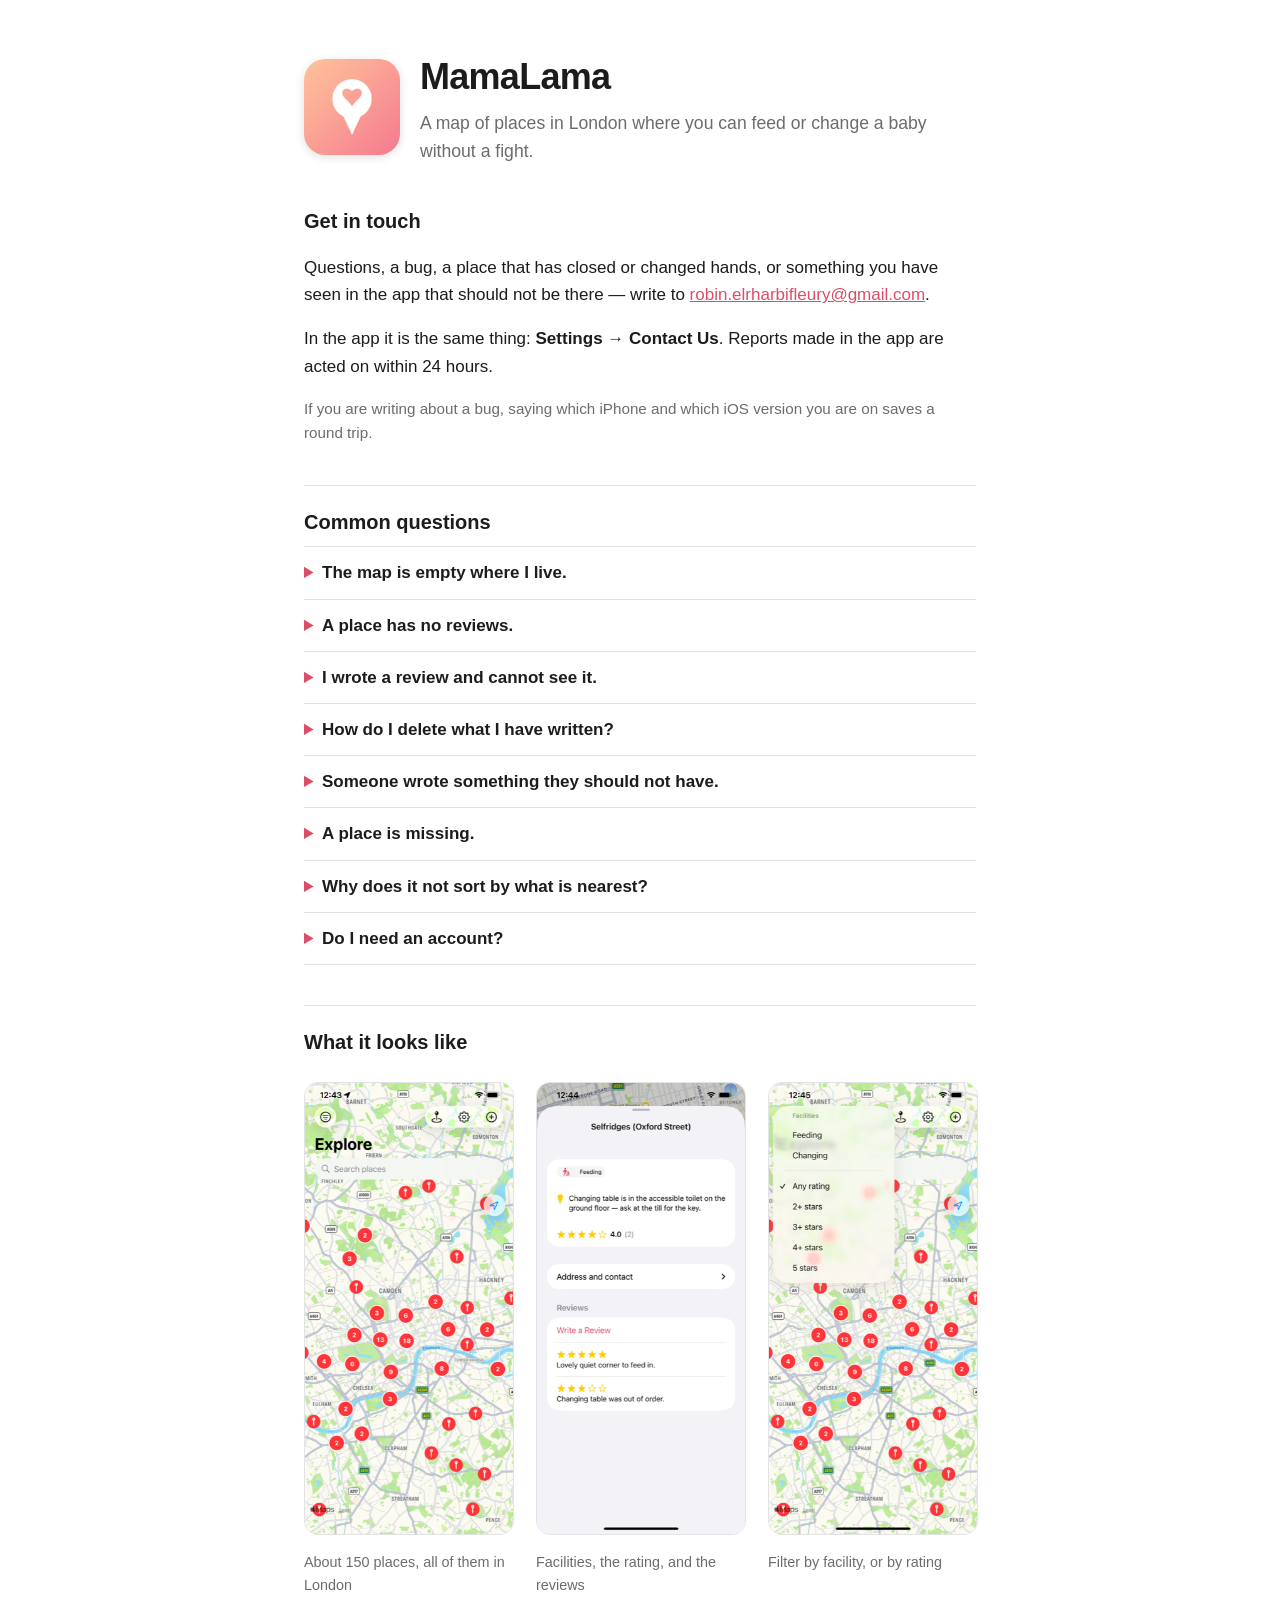
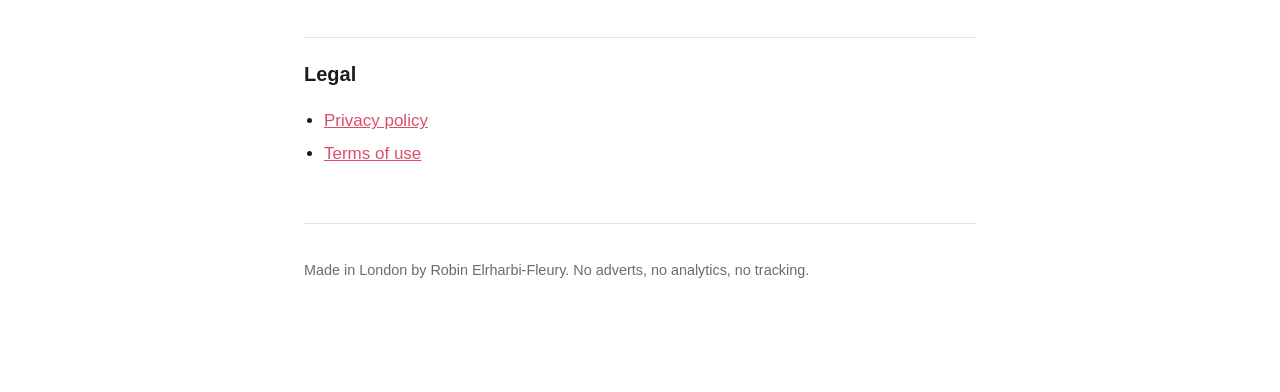
==== index.html @ 0c16a50e "First commit" ====
<!DOCTYPE html>
<html lang="en">
<head>
<meta charset="utf-8">
<meta name="viewport" content="width=device-width, initial-scale=1">
<title>MamaLama — Support</title>
<meta name="description" content="Support for MamaLama, a map of places in London where you can feed or change a baby without a fight.">
<link rel="icon" href="assets/icon.png">
<link rel="stylesheet" href="style.css">
</head>
<body>
<main>
  <header class="hero">
    <img class="icon" src="assets/icon.png" alt="MamaLama app icon" width="96" height="96">
    <div>
      <h1>MamaLama</h1>
      <p class="lede">A map of places in London where you can feed or change a baby without a fight.</p>
    </div>
  </header>

  <h2>Get in touch</h2>
  <p>
    Questions, a bug, a place that has closed or changed hands, or something you
    have seen in the app that should not be there — write to
    <a href="mailto:robin.elrharbifleury@gmail.com?subject=MamaLama%20support">robin.elrharbifleury@gmail.com</a>.
  </p>
  <p>
    In the app it is the same thing: <strong>Settings → Contact Us</strong>.
    Reports made in the app are acted on within 24&nbsp;hours.
  </p>
  <p class="note">
    If you are writing about a bug, saying which iPhone and which iOS version you
    are on saves a round trip.
  </p>

  <h2>Common questions</h2>

  <details>
    <summary>The map is empty where I live.</summary>
    <p>
      Every place in MamaLama is in London — about 150 of them, put together by
      hand. Outside London the map will be empty. That is the app as it stands,
      not a fault, and it is said plainly on the App Store listing too.
    </p>
  </details>

  <details>
    <summary>A place has no reviews.</summary>
    <p>
      The places are on the map from the moment you open it; the reviews fill in
      as parents write them. Tap a place and you can be the first.
    </p>
  </details>

  <details>
    <summary>I wrote a review and cannot see it.</summary>
    <p>
      Every review and every suggested place is read by a moderator before anyone
      else can see it, so it will not appear straight away. That is deliberate.
      Usually within 24&nbsp;hours.
    </p>
  </details>

  <details>
    <summary>How do I delete what I have written?</summary>
    <p>
      <strong>Settings → Delete my reviews</strong> removes every review you have
      written, whenever you like. To have anything else removed, email the address
      above.
    </p>
  </details>

  <details>
    <summary>Someone wrote something they should not have.</summary>
    <p>
      Report the review from the place's page and it is hidden from you at once,
      with a moderator on it within 24&nbsp;hours. You can also block a
      contributor so you never see their reviews again — that block is kept on
      your phone only, so it goes if you reinstall.
    </p>
  </details>

  <details>
    <summary>A place is missing.</summary>
    <p>
      <strong>Suggest a place</strong> from the map. Find it, tick what it has,
      and leave the one practical thing you wish someone had told you before you
      went — which floor the changing table is on, that you have to ask at the
      till, that it is hopeless at lunchtime. A moderator checks it before it
      goes on the map.
    </p>
  </details>

  <details>
    <summary>Why does it not sort by what is nearest?</summary>
    <p>
      It does not open on you and it does not sort by distance. Share your
      location and you get a blue dot so you can see where you are standing; you
      move the map yourself. Your location is never stored or sent anywhere.
    </p>
  </details>

  <details>
    <summary>Do I need an account?</summary>
    <p>
      There is no MamaLama account. Reading the map works signed out. Writing a
      review or suggesting a place uses the iCloud account already on your phone,
      so a moderator has something to act on.
    </p>
  </details>

  <h2>What it looks like</h2>
  <div class="shots">
    <figure><img src="assets/01-map.png" alt="The map, showing places across London" loading="lazy"><figcaption>About 150 places, all of them in London</figcaption></figure>
    <figure><img src="assets/02-place.png" alt="A place, with its facilities, rating and reviews" loading="lazy"><figcaption>Facilities, the rating, and the reviews</figcaption></figure>
    <figure><img src="assets/03-filters.png" alt="Filters for facility and rating" loading="lazy"><figcaption>Filter by facility, or by rating</figcaption></figure>
  </div>

  <h2>Legal</h2>
  <ul>
    <li><a href="privacy.html">Privacy policy</a></li>
    <li><a href="terms.html">Terms of use</a></li>
  </ul>

  <footer>
    <p>Made in London by Robin Elrharbi-Fleury. No adverts, no analytics, no tracking.</p>
  </footer>
</main>
</body>
</html>
---- style.css ----
:root {
  color-scheme: light dark;
  --ink: #1c1c1e;
  --muted: #6c6c70;
  --accent: #da4f67;
  --rule: #e3e3e6;
}

@media (prefers-color-scheme: dark) {
  :root {
    --ink: #f2f2f7;
    --muted: #9c9ca1;
    --accent: #f68396;
    --rule: #38383a;
  }
}

body {
  margin: 0;
  padding: 3rem 1.25rem 6rem;
  font: 17px/1.6 -apple-system, BlinkMacSystemFont, "Segoe UI", Roboto, sans-serif;
  color: var(--ink);
}

main {
  max-width: 42rem;
  margin: 0 auto;
}

h1 {
  font-size: 2.25rem;
  letter-spacing: -0.02em;
  margin: 0 0 0.25rem;
}

h2 {
  font-size: 1.25rem;
  margin: 2.5rem 0 0.5rem;
  padding-top: 1.25rem;
  border-top: 1px solid var(--rule);
}

h2:first-of-type {
  border-top: 0;
  padding-top: 0;
}

.lede {
  color: var(--muted);
  font-size: 1.1rem;
  margin-top: 0;
}

.updated {
  color: var(--muted);
  font-size: 0.9rem;
}

a {
  color: var(--accent);
}

ul {
  padding-left: 1.25rem;
}

li {
  margin: 0.35rem 0;
}

.back {
  display: inline-block;
  margin-bottom: 2rem;
  font-size: 0.95rem;
}

/* --- support site additions --- */

.hero {
  display: flex;
  align-items: center;
  gap: 1.25rem;
  margin-bottom: 2.5rem;
}

.icon {
  width: 96px;
  height: 96px;
  border-radius: 22%;
  flex: none;
  box-shadow: 0 2px 10px rgb(0 0 0 / 0.12);
}

.hero h1 {
  margin-bottom: 0.2rem;
}

.hero .lede {
  margin-bottom: 0;
}

.note {
  color: var(--muted);
  font-size: 0.95rem;
}

details {
  border-top: 1px solid var(--rule);
  padding: 0.75rem 0;
}

details:last-of-type {
  border-bottom: 1px solid var(--rule);
}

summary {
  cursor: pointer;
  font-weight: 600;
}

summary::marker {
  color: var(--accent);
}

details p {
  margin: 0.6rem 0 0.2rem;
  color: var(--muted);
}

.shots {
  display: grid;
  grid-template-columns: repeat(auto-fit, minmax(180px, 1fr));
  gap: 1.5rem;
  margin: 1.5rem 0 0;
}

.shots figure {
  margin: 0;
}

.shots img {
  width: 100%;
  height: auto;
  border: 1px solid var(--rule);
  border-radius: 14px;
}

.shots figcaption {
  color: var(--muted);
  font-size: 0.9rem;
  margin-top: 0.5rem;
}

footer {
  margin-top: 3.5rem;
  padding-top: 1.25rem;
  border-top: 1px solid var(--rule);
  color: var(--muted);
  font-size: 0.9rem;
}

@media (max-width: 30rem) {
  .hero {
    flex-direction: column;
    align-items: flex-start;
    gap: 1rem;
  }
}
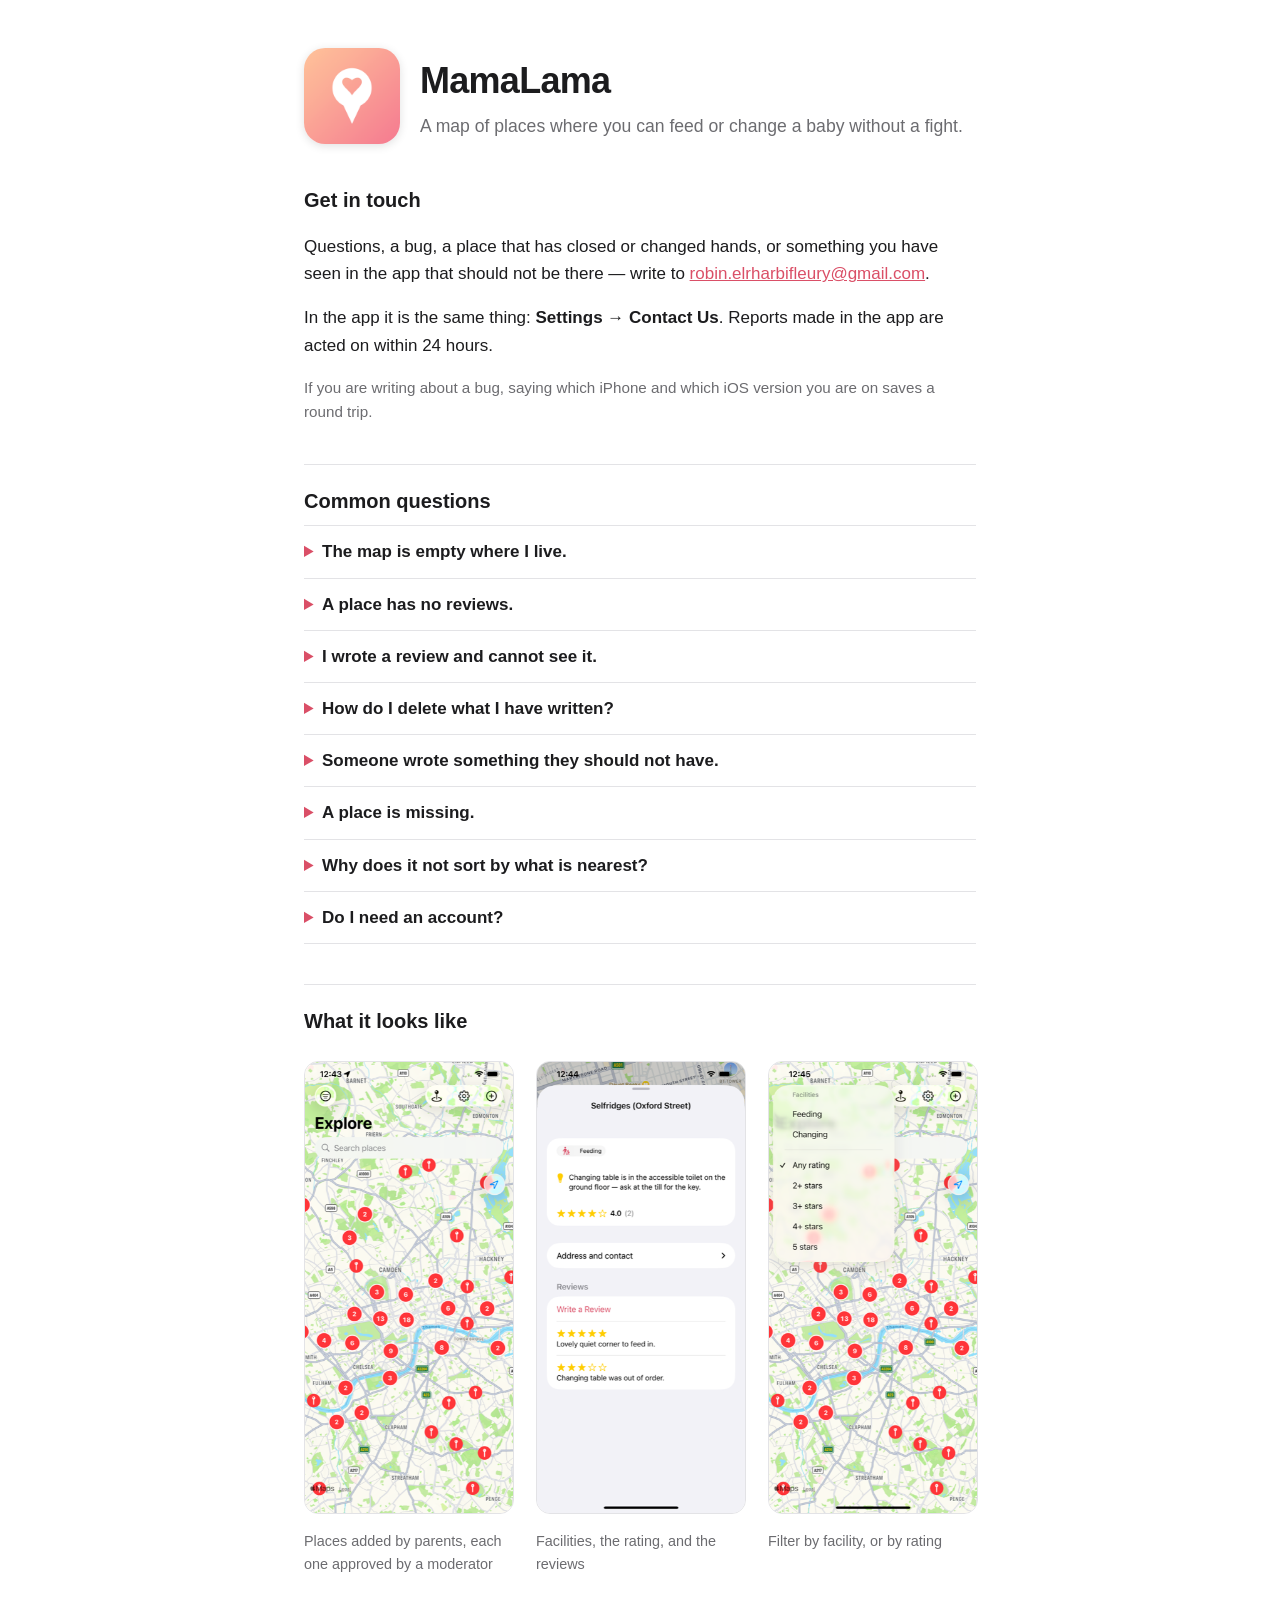
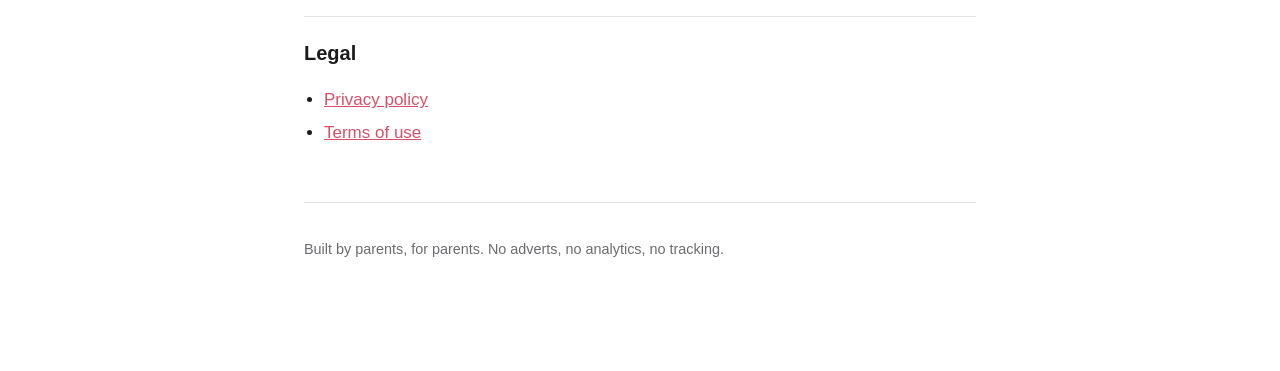
==== commit de1da2c8: "Privacy policy 2" ====
--- a/index.html
+++ b/index.html
@@ -4,7 +4,7 @@
 <meta charset="utf-8">
 <meta name="viewport" content="width=device-width, initial-scale=1">
 <title>MamaLama — Support</title>
-<meta name="description" content="Support for MamaLama, a map of places in London where you can feed or change a baby without a fight.">
+<meta name="description" content="Support for MamaLama, a map of places where you can feed or change a baby without a fight.">
 <link rel="icon" href="assets/icon.png">
 <link rel="stylesheet" href="style.css">
 </head>
@@ -14,7 +14,7 @@
     <img class="icon" src="assets/icon.png" alt="MamaLama app icon" width="96" height="96">
     <div>
       <h1>MamaLama</h1>
-      <p class="lede">A map of places in London where you can feed or change a baby without a fight.</p>
+      <p class="lede">A map of places where you can feed or change a baby without a fight.</p>
     </div>
   </header>
 
@@ -38,9 +38,11 @@
   <details>
     <summary>The map is empty where I live.</summary>
     <p>
-      Every place in MamaLama is in London — about 150 of them, put together by
-      hand. Outside London the map will be empty. That is the app as it stands,
-      not a fault, and it is said plainly on the App Store listing too.
+      The map is built by the parents using it. Every place on it was added by
+      a mum who had been there, and checked and approved by a moderator before
+      it appeared. That means the map is thickest where parents have already
+      been adding places, and empty where nobody has yet. If your area is bare,
+      add the first place to it.
     </p>
   </details>
 
@@ -111,19 +113,19 @@
 
   <h2>What it looks like</h2>
   <div class="shots">
-    <figure><img src="assets/01-map.png" alt="The map, showing places across London" loading="lazy"><figcaption>About 150 places, all of them in London</figcaption></figure>
+    <figure><img src="assets/01-map.png" alt="The map, showing places nearby" loading="lazy"><figcaption>Places added by parents, each one approved by a moderator</figcaption></figure>
     <figure><img src="assets/02-place.png" alt="A place, with its facilities, rating and reviews" loading="lazy"><figcaption>Facilities, the rating, and the reviews</figcaption></figure>
     <figure><img src="assets/03-filters.png" alt="Filters for facility and rating" loading="lazy"><figcaption>Filter by facility, or by rating</figcaption></figure>
   </div>
 
   <h2>Legal</h2>
   <ul>
-    <li><a href="privacy.html">Privacy policy</a></li>
-    <li><a href="terms.html">Terms of use</a></li>
+    <li><a href="privacy/">Privacy policy</a></li>
+    <li><a href="terms/">Terms of use</a></li>
   </ul>
 
   <footer>
-    <p>Made in London by Robin Elrharbi-Fleury. No adverts, no analytics, no tracking.</p>
+    <p>Built by parents, for parents. No adverts, no analytics, no tracking.</p>
   </footer>
 </main>
 </body>
--- a/style.css
+++ b/style.css
@@ -166,3 +166,26 @@
     gap: 1rem;
   }
 }
+
+table {
+  border-collapse: collapse;
+  width: 100%;
+  margin: 1rem 0;
+  font-size: 0.95rem;
+}
+
+th, td {
+  text-align: left;
+  vertical-align: top;
+  padding: 0.55rem 0.75rem 0.55rem 0;
+  border-bottom: 1px solid var(--rule);
+}
+
+th {
+  font-weight: 600;
+  white-space: nowrap;
+}
+
+.table-wrap {
+  overflow-x: auto;
+}
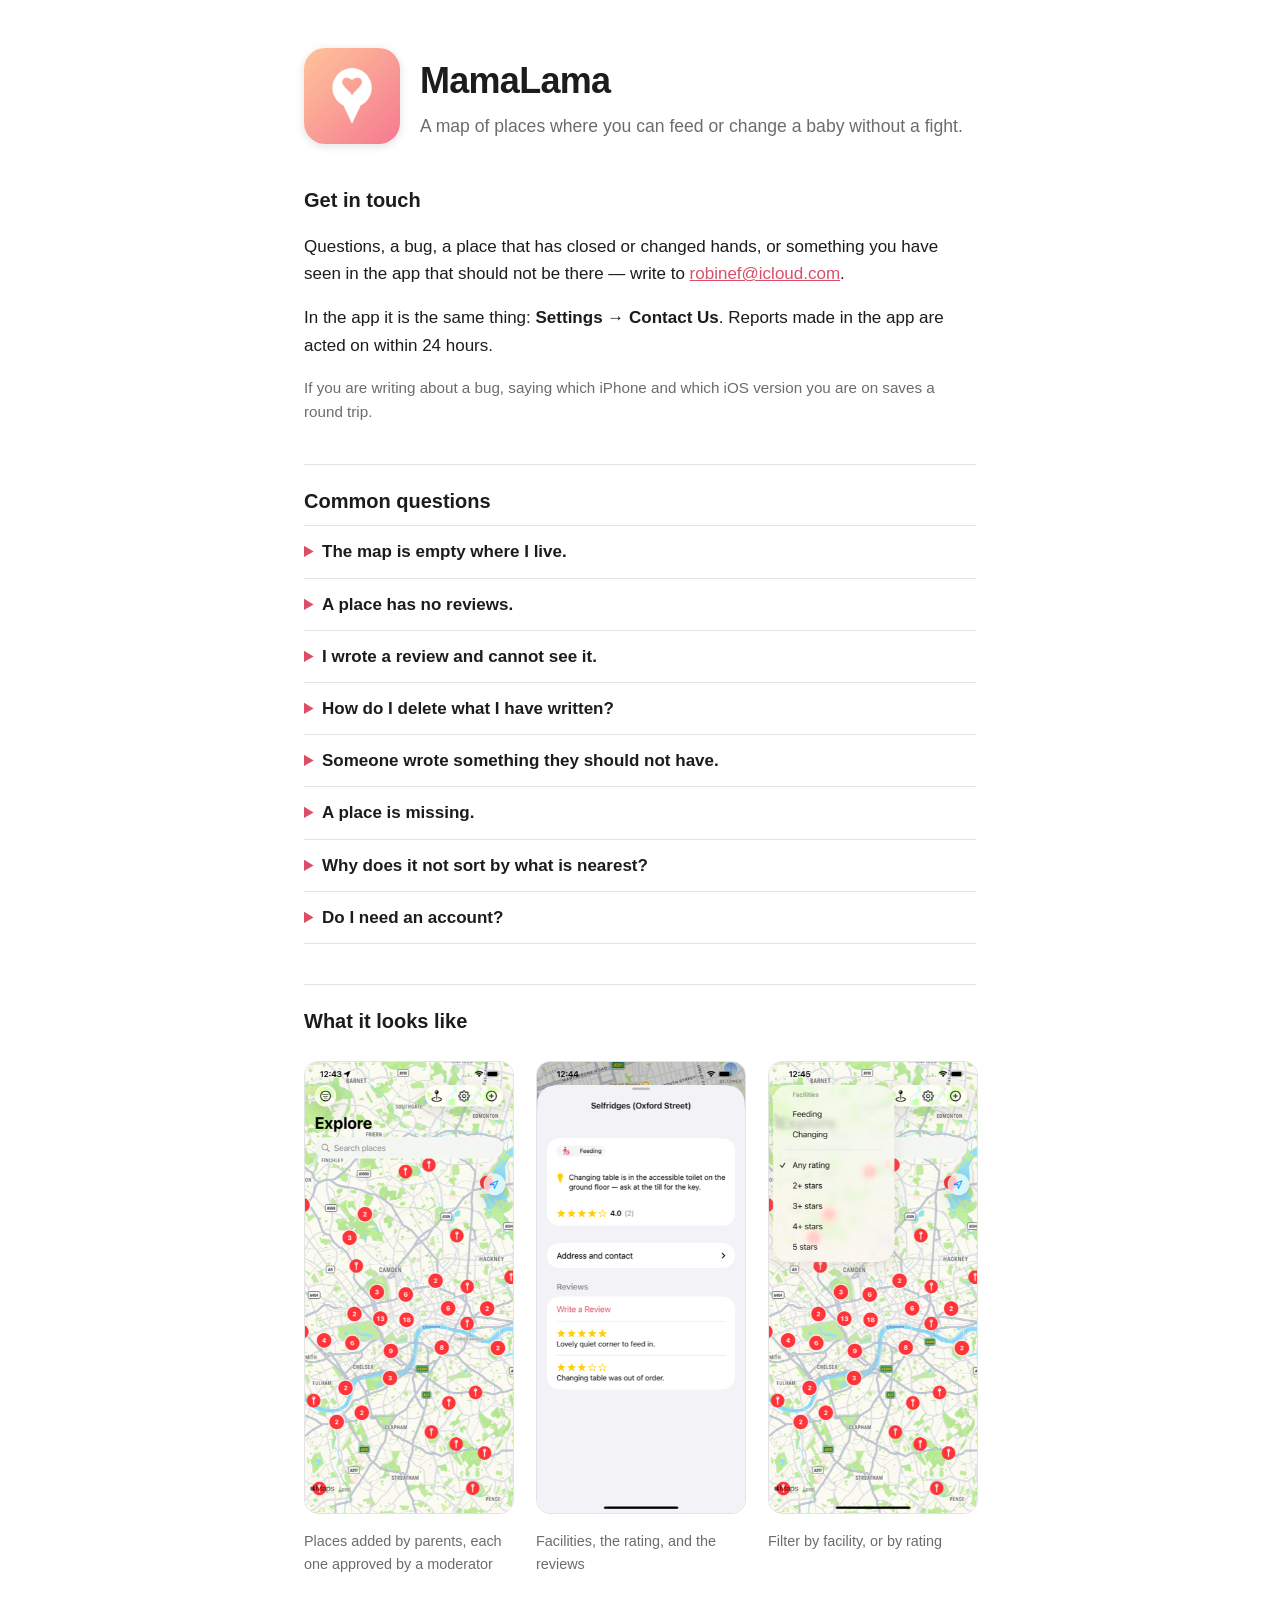
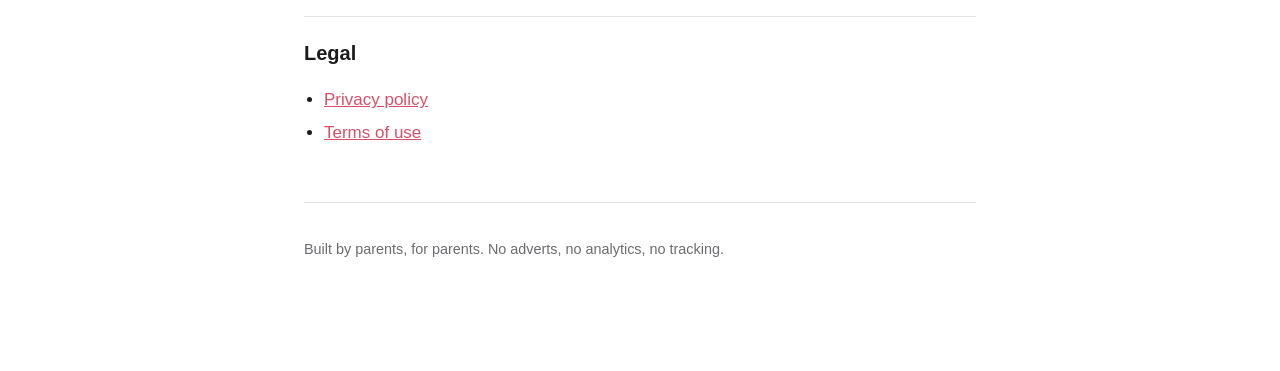
==== commit 8c983b0a: "Privacy policy 3" ====
--- a/index.html
+++ b/index.html
@@ -22,7 +22,7 @@
   <p>
     Questions, a bug, a place that has closed or changed hands, or something you
     have seen in the app that should not be there — write to
-    <a href="mailto:robin.elrharbifleury@gmail.com?subject=MamaLama%20support">robin.elrharbifleury@gmail.com</a>.
+    <a href="mailto:robinef@icloud.com?subject=MamaLama%20support">robinef@icloud.com</a>.
   </p>
   <p>
     In the app it is the same thing: <strong>Settings → Contact Us</strong>.
